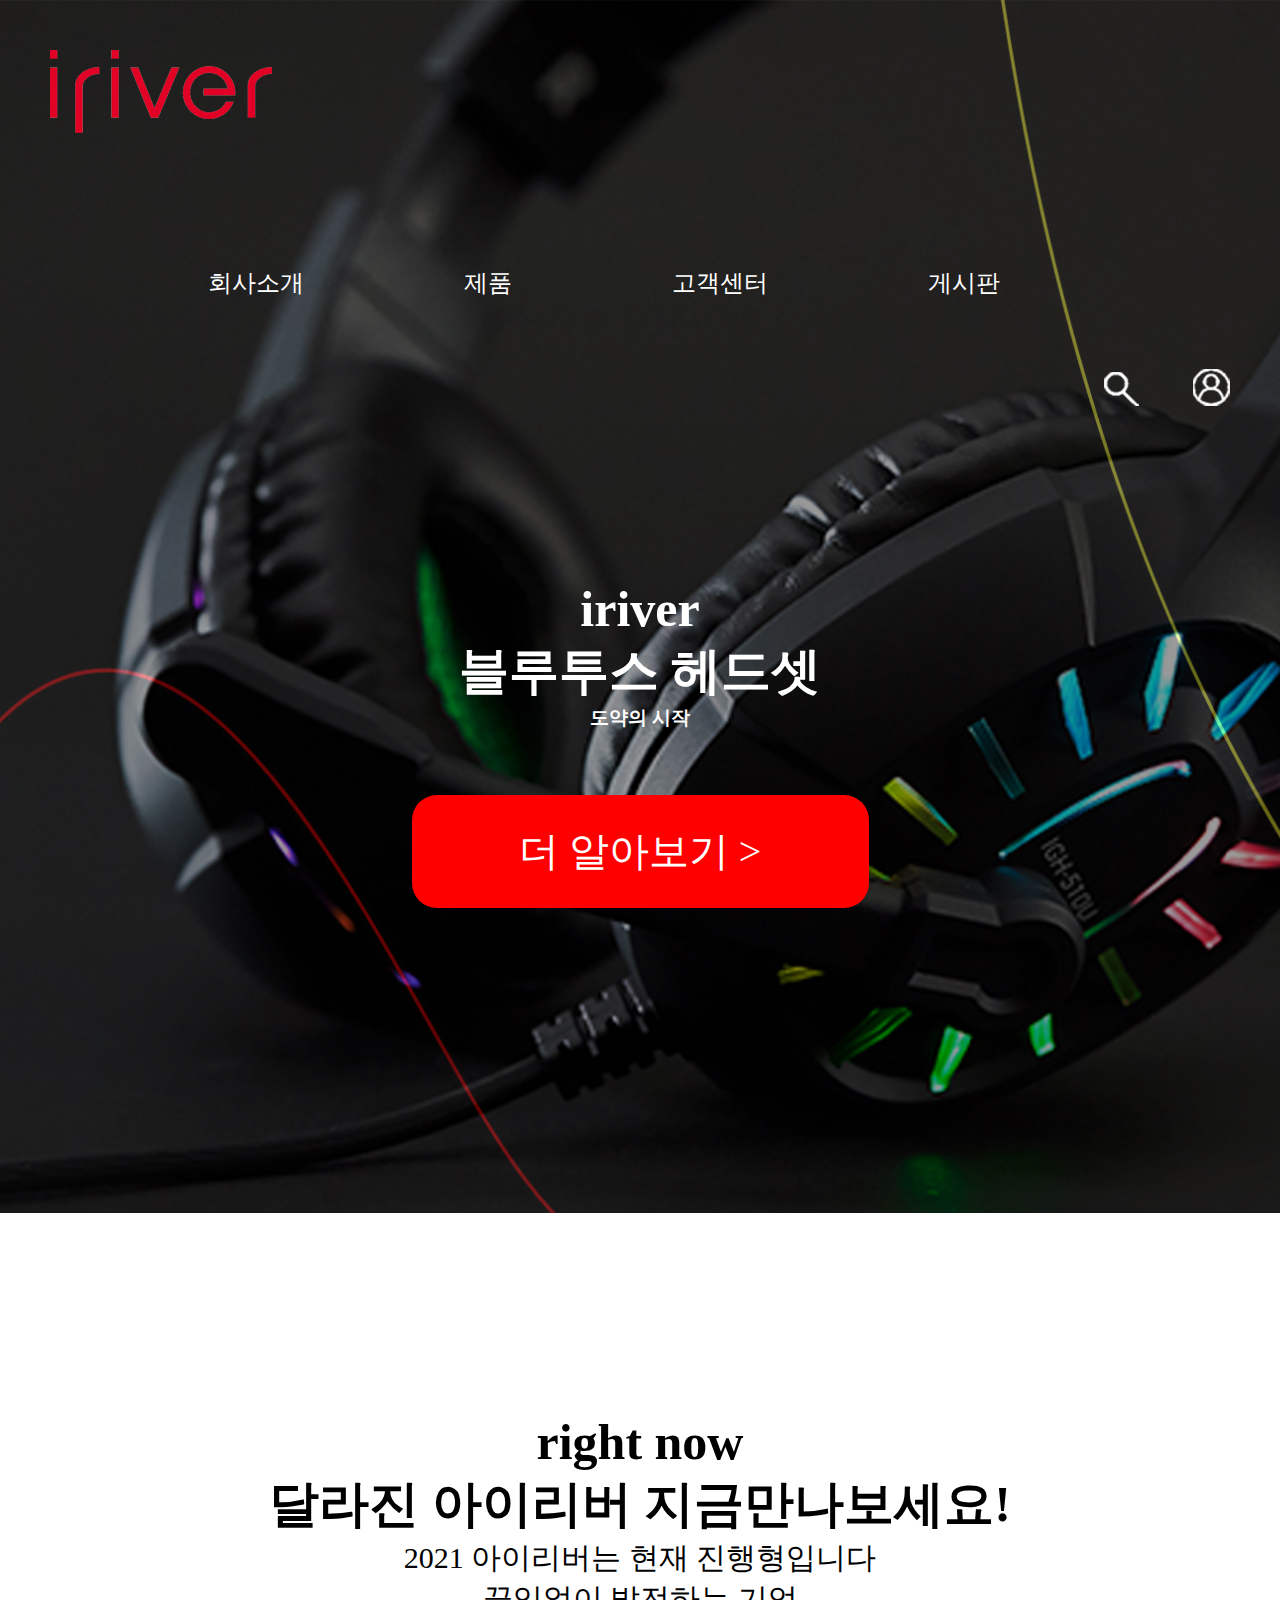
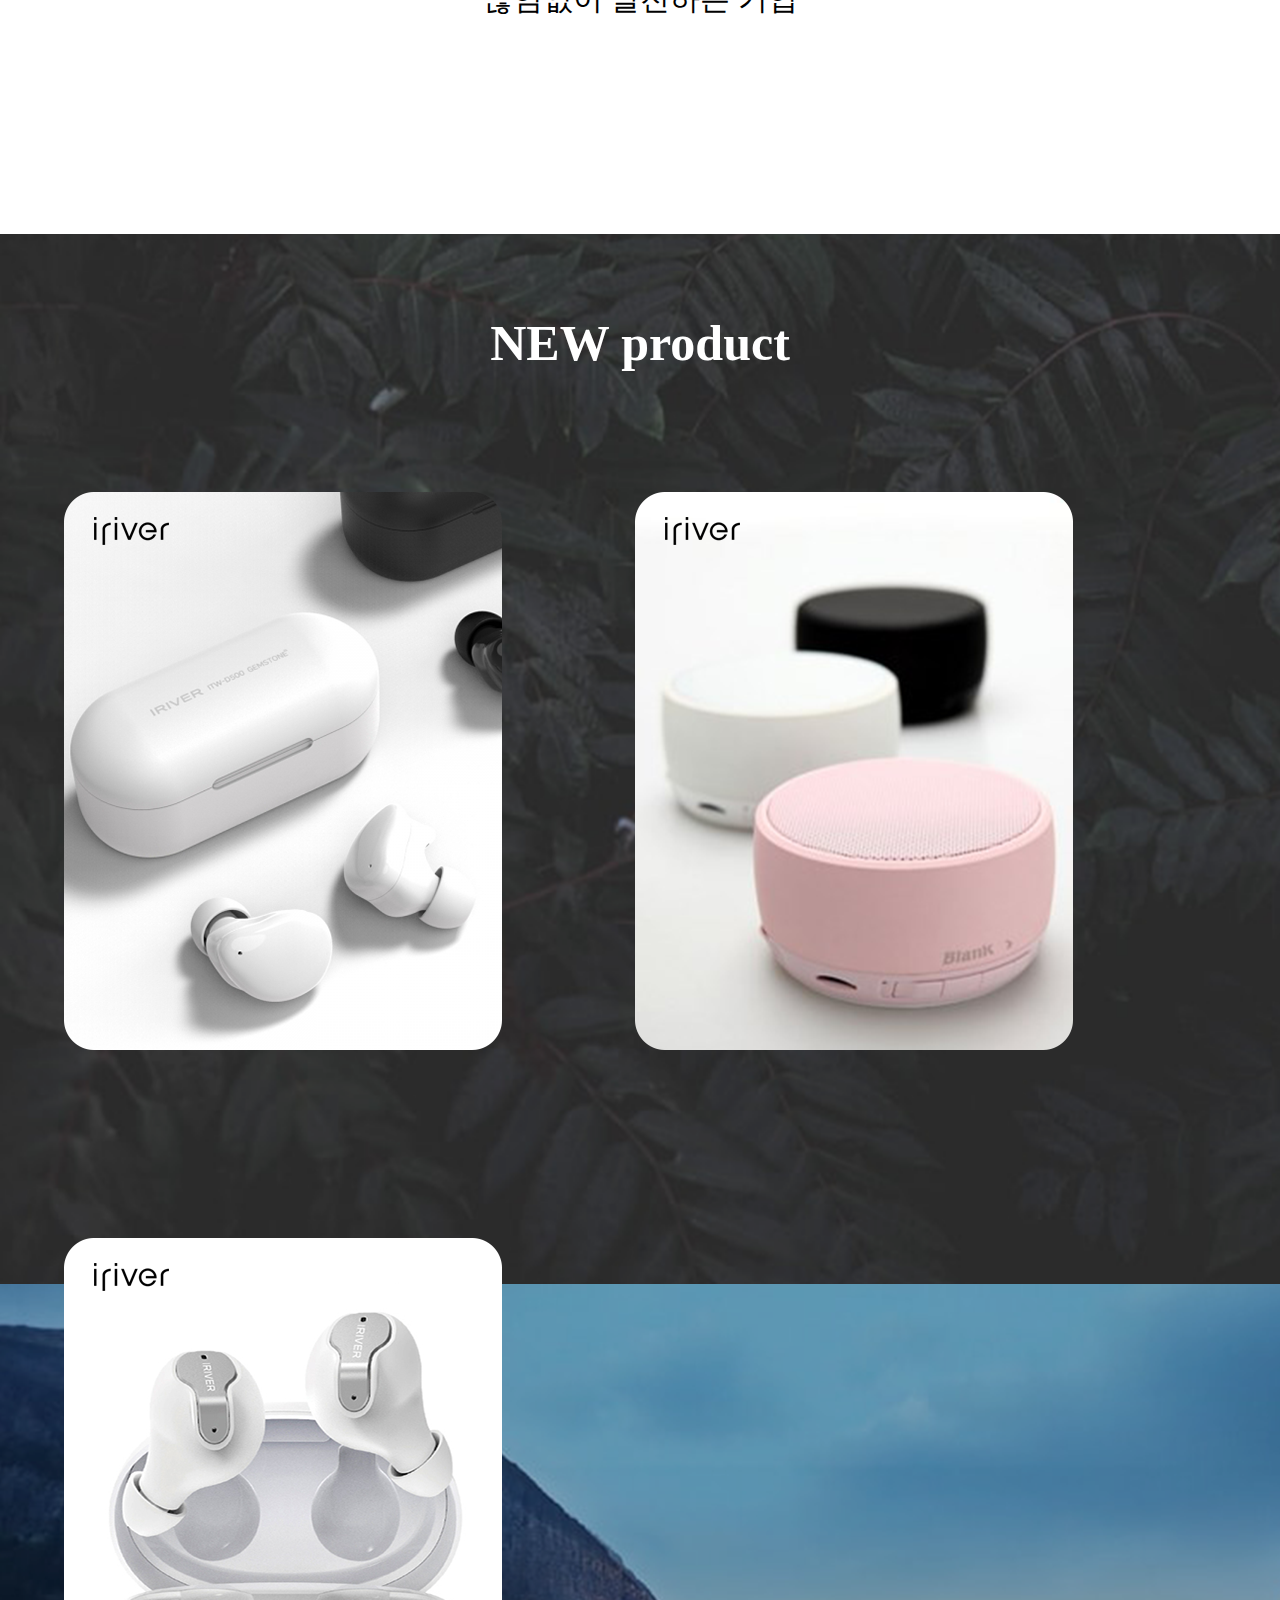
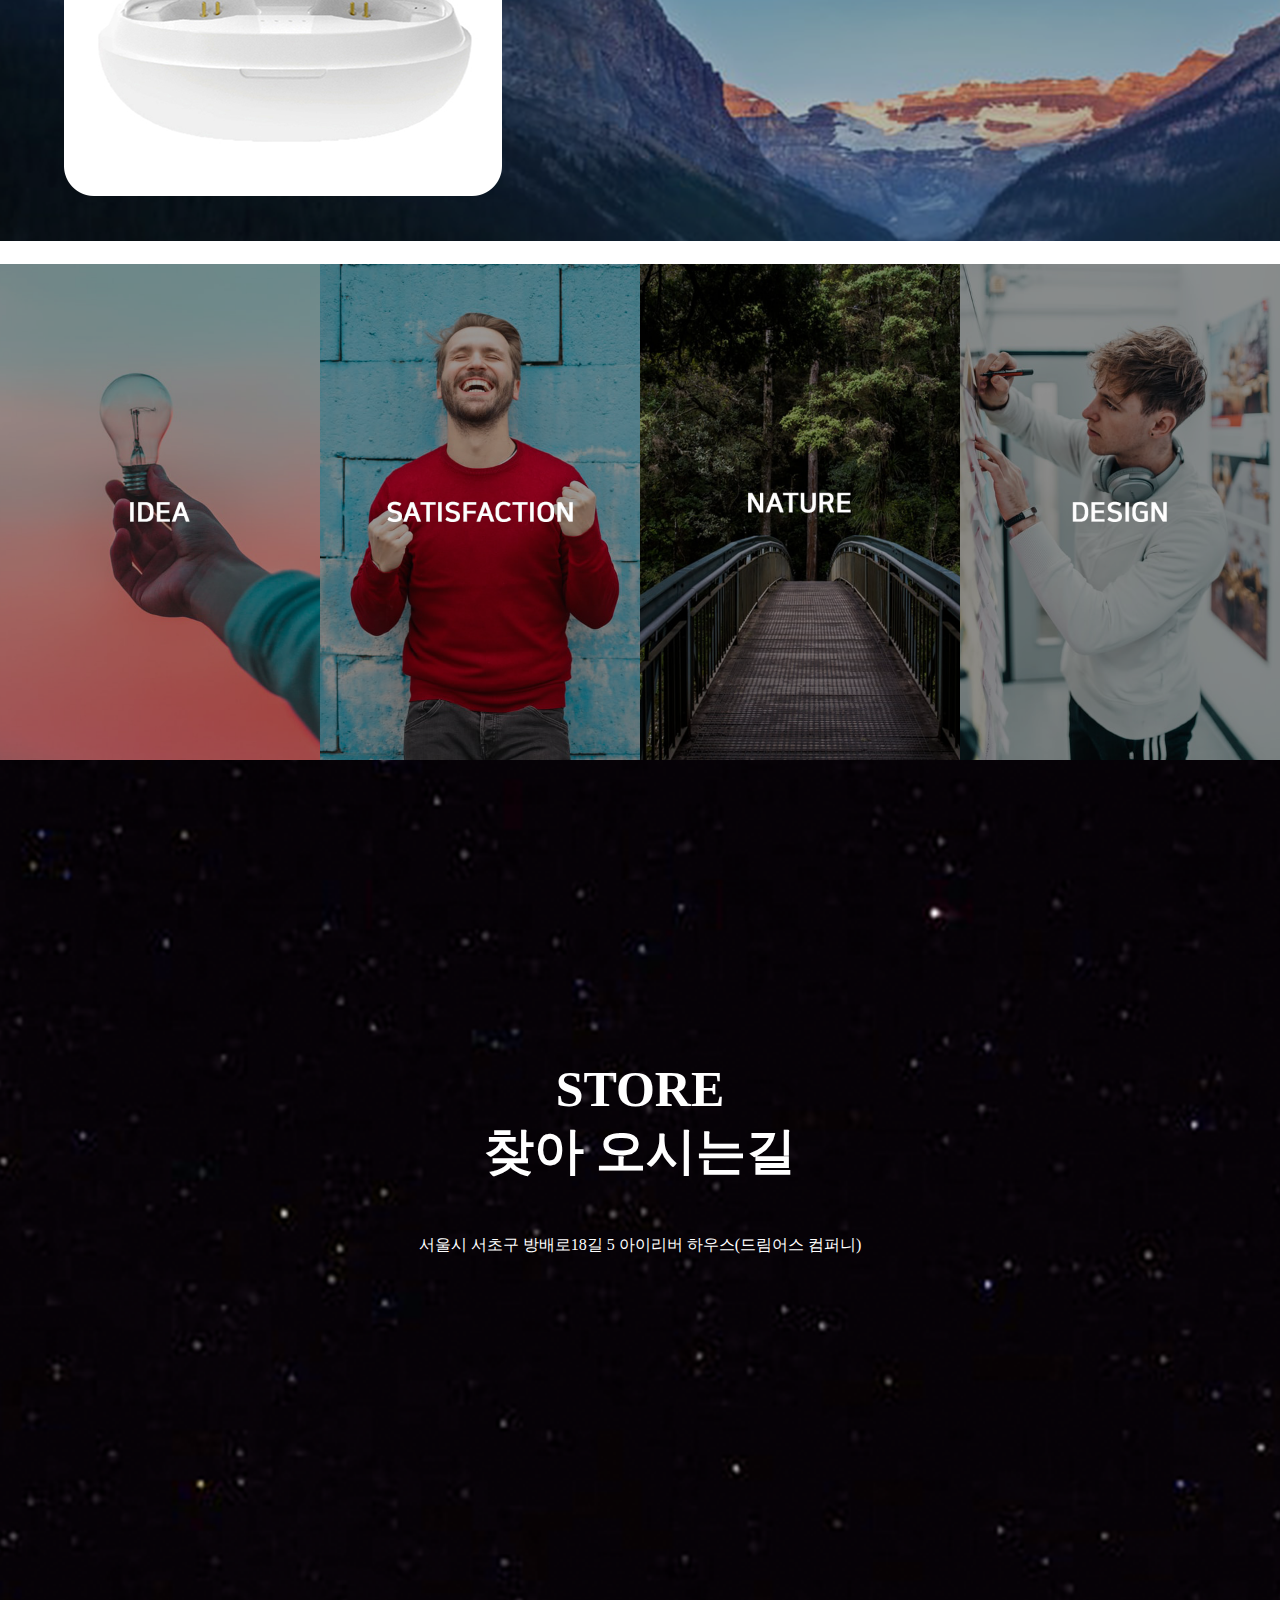
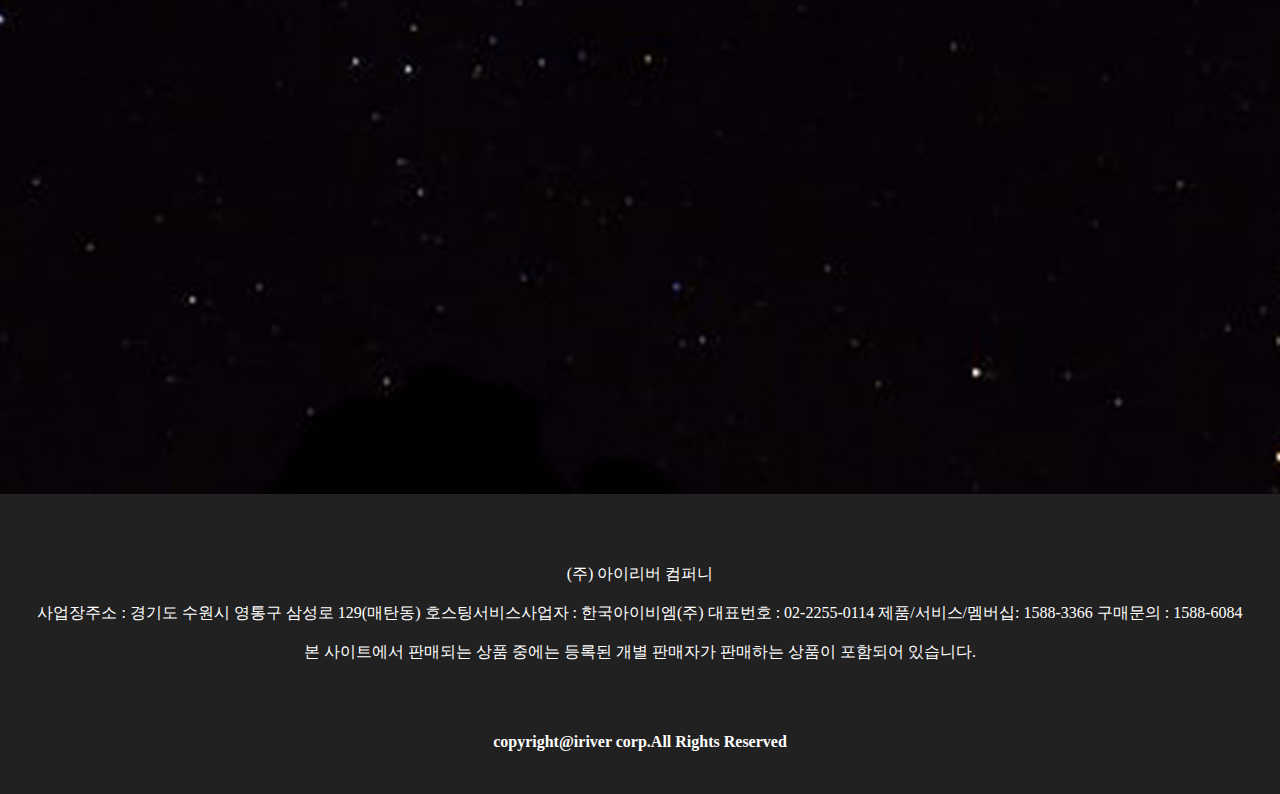
==== 프로젝트2/index.html @ d08442f3 "@" ====
<!DOCTYPE html>
<html lang="ko">
<head>
    <meta charset="UTF-8">
    <meta http-equiv="X-UA-Compatible" content="IE=edge">
    <meta name="viewport" content="width=device-width, initial-scale=1.0">
    <title>프로젝트 2 번 아이리버 메인 </title>
    <link href="style.css" rel="stylesheet" type="text/css">
    
</head>
<body>
<div class="wrap">
    <section class="main">
   
        <header>
            <div class="inner">
             <div class="logo">
                <a href="#"><img src="img/logo.png"></a>
            </div>
                     
            <ul class="cat">
                <li><a href="#">회사소개</a></li>
                <li><a href="#">제품</a></li>
                <li><a href="#">고객센터</a></li>
                <li><a href="#">게시판</a></li>
            </ul>
           
            <span class="login">
                
                    <a href="#"><img src="img/serch.png"></a>
                    <a href="#"><img src="img/login.png "></a>
                
            </span>
        </div>
        </header>

        <div class="inner">
           <div class="text">
                <h2><span>iriver</span><br>
                블루투스 헤드셋</h2>
                <h3>도약의 시작</h3>
            
            <div class="serch">
            <a href="#">더 알아보기 ></a>
             </div>
          </div>
        </div>
    </section>
    <section class="content1">
        <div class="inner">
            <div class="text2">
            <h2>right now<br>달라진 아이리버 지금만나보세요!</h2>
            <p>2021 아이리버는 현재 진행형입니다
                <br>끊임없이 발전하는 기업
            </p>
            </div>
        </div>
    </section>
    <section class="content2">
       <div class="waa">
        <h1>NEW product</h1>
        <div class="item">
            <div>
                <div clas="mu"><img src="img/f-1.png"></div>
                <div class="item_box_text">
                    <h2>아이 스키어</h2>
                    <p>블루투스 이어폰<br><br>차원이 다른 음질을 만나보세요!</p>
                    <a href=""><img src="img/b-t.png"></a>
                </div>
            </div>
            <div>
               <div><img src="img/f-2.png"></div>
                <div class="item_box_text">
                <h2>아이 피커</h2>
                <p>블루투스 스피커<br><br>작음속에 강함을 느껴보세요!</p>
                <a href=""><img src="img/b-t.png"></a>
                </div>
            </div>
            <div>
                <div><img src="img/f-3.png"></div>
                <div class="item_box_text">
                <h2>아이 이어</h2>
                <p>블루투스 이어폰<br><br>새롭게 태어난 아이리버의 걸작!</p>   
                <a href=""><img src="img/b-t.png"></a>
            </div>
        </div>

        </div>
       
    </section>
    <section class="content3">
        
        <div class="inner">
            <div class="tt">
             <h3>new iriver</h3>
             <h1>iriver is different</h1>
             <p>아이리버는 2021년에 들어와 새롭게 탄생하였습니다<br>달라진 아이리버를 경험해보세요!</p>
             </div>


        </div>
    </section>
    <section class="content4">

 
           <a class="con4-box" href="#">
            <img src="img/m-1.png">
            </a>
             
        
            <a class="con4-box" href="#">
            <img src="img/m-2.png">
             </a>
         
      
             <a class="con4-box" href="#">
            <img src="img/m-3.png">
              </a>
        
              <a class="con4-box" href="#">
            <img src="img/m-4.png">
            </a>
       
    </section>
    <section class="content5">
        <div class="inner">
          <div class="ttt">
              <h2>STORE<br>찾아 오시는길</h2>

               <p>서울시 서초구 방배로18길 5 아이리버 하우스(드림어스 컴퍼니)</p>
            
        </div>
    
        <div class="map">
            <iframe src="https://www.google.com/maps/embed?pb=!1m18!1m12!1m3!1d12663.370261011805!2d127.00427524018073!3d37.488041377001124!2m3!1f0!2f0!3f0!3m2!1i1024!2i768!4f13.1!3m3!1m2!1s0x357ca3fe60ce33f5%3A0xfb432799ff996d17!2z65Oc66a87Ja07Iqk7Lu07Y2864uI!5e0!3m2!1sko!2skr!4v1630891218479!5m2!1sko!2skr" width="600" height="450" style="border:0;" allowfullscreen="" loading="lazy"></iframe>
</div>
</div>
    </section>
    <footer>

        <p>   (주) 아이리버 컴퍼니<br><br>
             사업장주소 : 경기도 수원시 영통구 삼성로 129(매탄동) 호스팅서비스사업자 : 한국아이비엠(주) 대표번호 : 02-2255-0114 제품/서비스/멤버십: 1588-3366 구매문의 : 1588-6084<br><br>

            본 사이트에서 판매되는 상품 중에는 등록된 개별 판매자가 판매하는 상품이 포함되어 있습니다.</p>

            <h4>copyright@iriver corp.All Rights Reserved</h4>
    </footer>

   
</div>
</body>
</html>
---- 프로젝트2/style.css ----
*{      margin: 0 auto; padding: 0;}
.inner{width: 100%;
       margin: 0 auto;}
   
/******************메인**************************/



.main{background-image: url(./img/main_img.jpg);
     background-repeat: no-repeat;
     background-size: cover;
     width: 100%;
     height: 1213px;
    } 
.inner::after, .inner::before{content: "";display: block; clear: both;}   
.cat{ height: 100%; float: left; margin-top: 80px; margin-left: 10%;}   
.cat::after, .cat::before{content: "";display: block; clear: both;}
.cat li{float:left; list-style: none;}
.cat li a{text-decoration: none;
        color: white;
    font-size: 24px;
    margin: 0 80px;
     }
      
.logo {padding: 50px 50px;float: left;}
.login::after, .login::before{content: "";display: block; clear: both;}
.login{float: right;
           padding:70px 50px;}
.login img{padding-left: 50px;}           

.main h2{text-align: center;
          color: white;
        font-size: 50px;} 
.main h3{text-align: center;
        color: white;}    
.serch a{display: block; margin: 0 auto; width: 457px; height: 113px; 
       background-color: red; margin-top: 5%;
       border-radius: 25px;
       color: white;
       text-decoration: none;
       font-size: 40px;
       line-height: 113px;
       text-align: center;
} 

.text{position: relative;
      top: 100px;}       

/*************************컨텐츠1****************/

.content1{background-color: white;
         height: 621px;}
.text2{text-align: center;
       position: relative;
       top:200px}
.text2 h2{font-size:50px;}  
.text2 p{font-size: 30px;}       
/*************컨텐츠2****************/

.content2{background-image: url(./img/frist-back.png);
       margin: 0 auto;
         background-size: cover;
          width: 100%;
          height: 1050px;}
.content2 h1{color: white;
            text-align: center;
            padding-top: 80px;
       font-size: 50px;}
       .item::after, .item::before{content: "";display: block; clear: both;}          
.content2>.waa>.item>div{position: relative; 
       float:left;  width: 443px; margin: 5%; margin-top: 120px;
       }       
                     
.waa{width: 100%;}

.item_box_text{width: 440px; height: 560px; background: rgba(0,0,0,0.5); position: absolute;
              top:0; opacity: 0; transition: 1s;}        
 
.item_box_text:hover{opacity: 1;}


.item_box_text h2{margin-top: 200px;
                 margin-bottom: 50px;
                 margin-left: 30px;
                   color: white;
               font-size: 40px;}

.item_box_text p{color: white;
                 margin-bottom:50px ;
                  margin-left: 30px;}

.item_box_text a{margin-left:30px;}
/*********************컨텐츠3************************/
.content3{
          background-image: url(./img/middle-back.png);
          background-repeat: no-repeat;
          
          width: 100%;
          height: 557px;
        
        }
.tt{text-align: center;
   padding-top: 100px;
   color: white;}
.tt h3{font-size:60px ;}  
.tt h1{font-size:100px ;}
.tt p{padding-top: 50px;}

/*****************컨텐츠4**************************/

.content4::after, .content4::before{
       display: block; content: ""; clear: both;
}
.content4{width: 100%;}
.content4 .con4-box{
       float: left;
       width: 25%;}
.content4 img{
              width: 100%;
              display: block;}
              .content4::after, .content4::before{content: "";display: block; clear: both;}
.content4 h2{float:left;}


.content4 img{
       transform: scale(2);
       -webkit-transform: scale(1);
       -moz-transform: scale(1);
       -ms-transform: scale(1);
       -o-transform: scale(1);
       transition: all 0.3s ease-in-out;}



 .content4 img:hover {
               transform: scale(1.1);
               -webkit-transform: scale(1.1);
               -moz-transform: scale(1.1);
               -ms-transform: scale(1.1);
               -o-transform: scale(1.1);}

       
              
              
             
/*****************컨텐츠5***************************/
.content5{background-image:url(./img/last-back.png) ;
         width: 100%;  
         height: 1334px;
        background-size:cover ;}
.ttt{text-align: center;
     color: white;
     padding-top: 300px;}
 .ttt h2{font-size: 50px;}
 .ttt p{padding-top: 50px;}   
 .map{width: 100%;
     margin-left: 34%;
     margin-top: 30px;}





 /********************푸터***************************/      
 footer{height: 300px;
        background-color: #222121;}
 footer p{text-align: center;
          color:white;
          padding-top:70px;}       

          footer h4{text-align: center;
              color:white;
              padding-top:70px;}
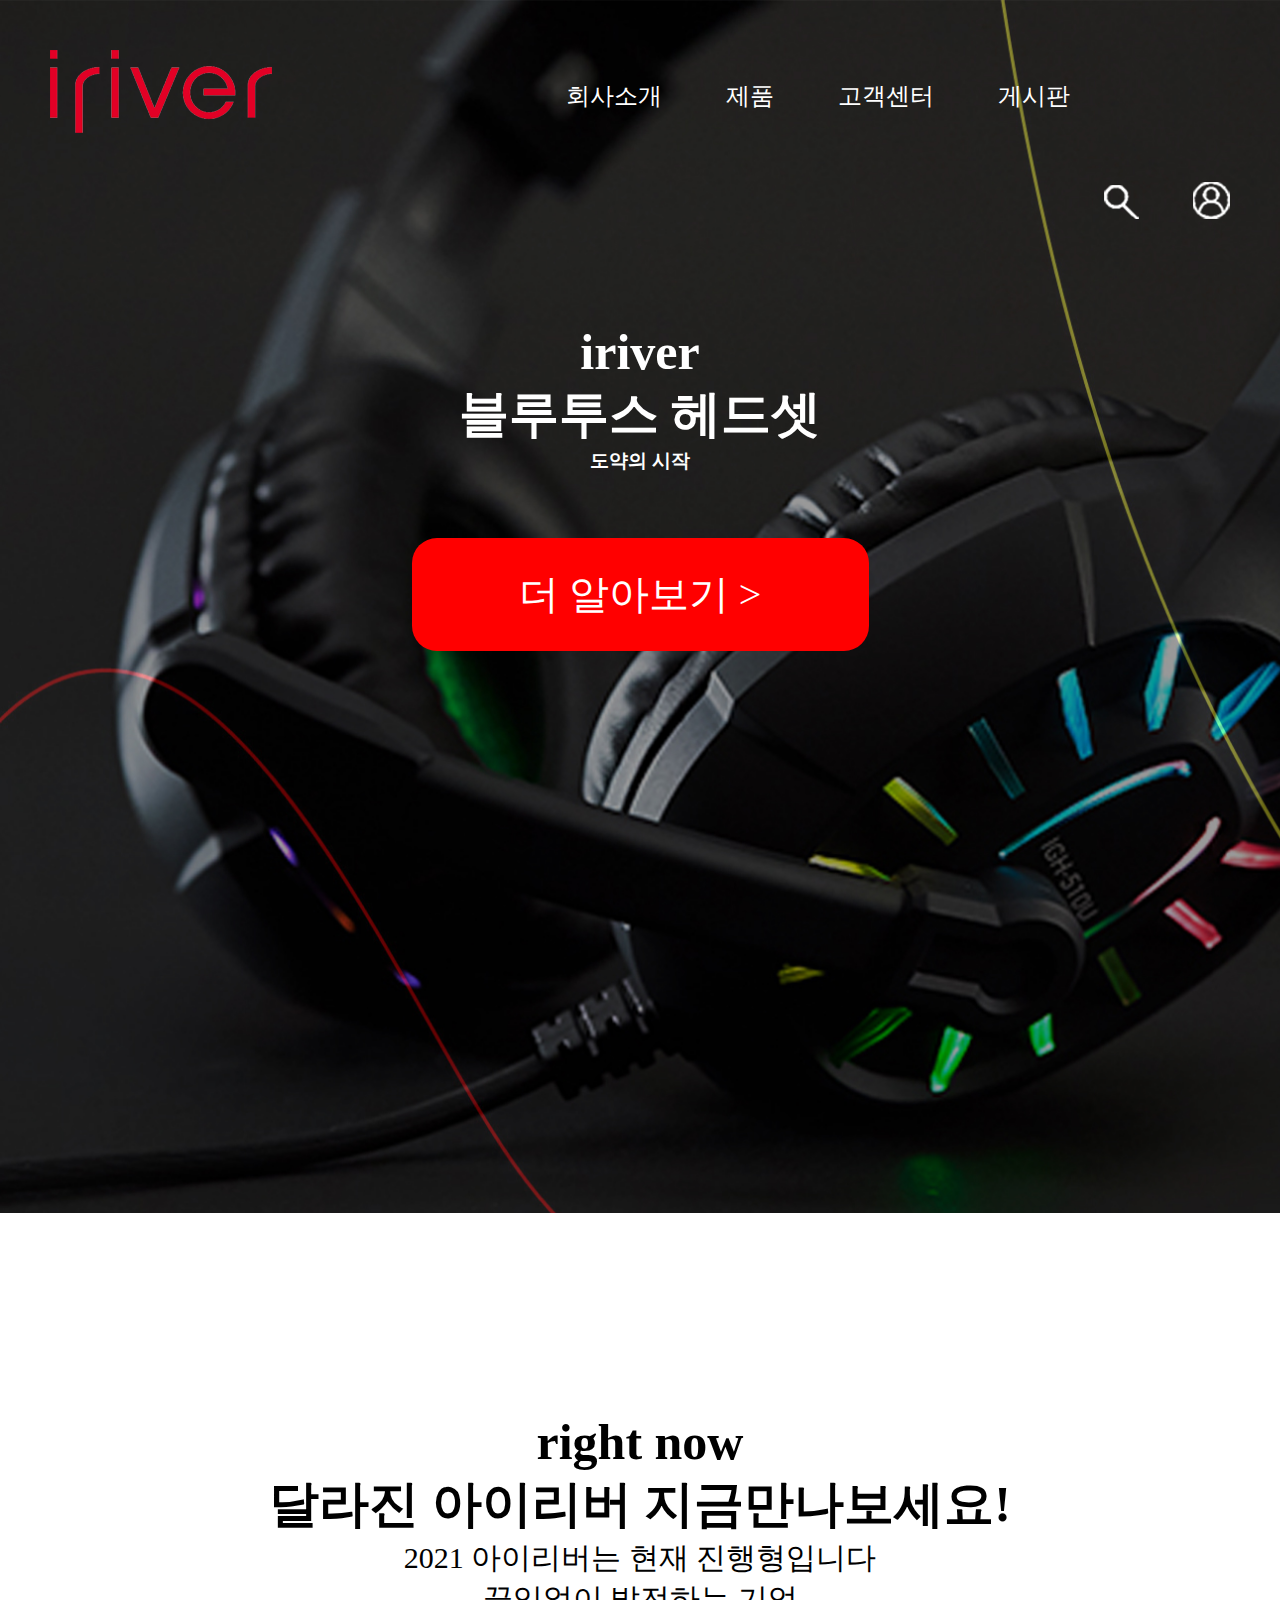
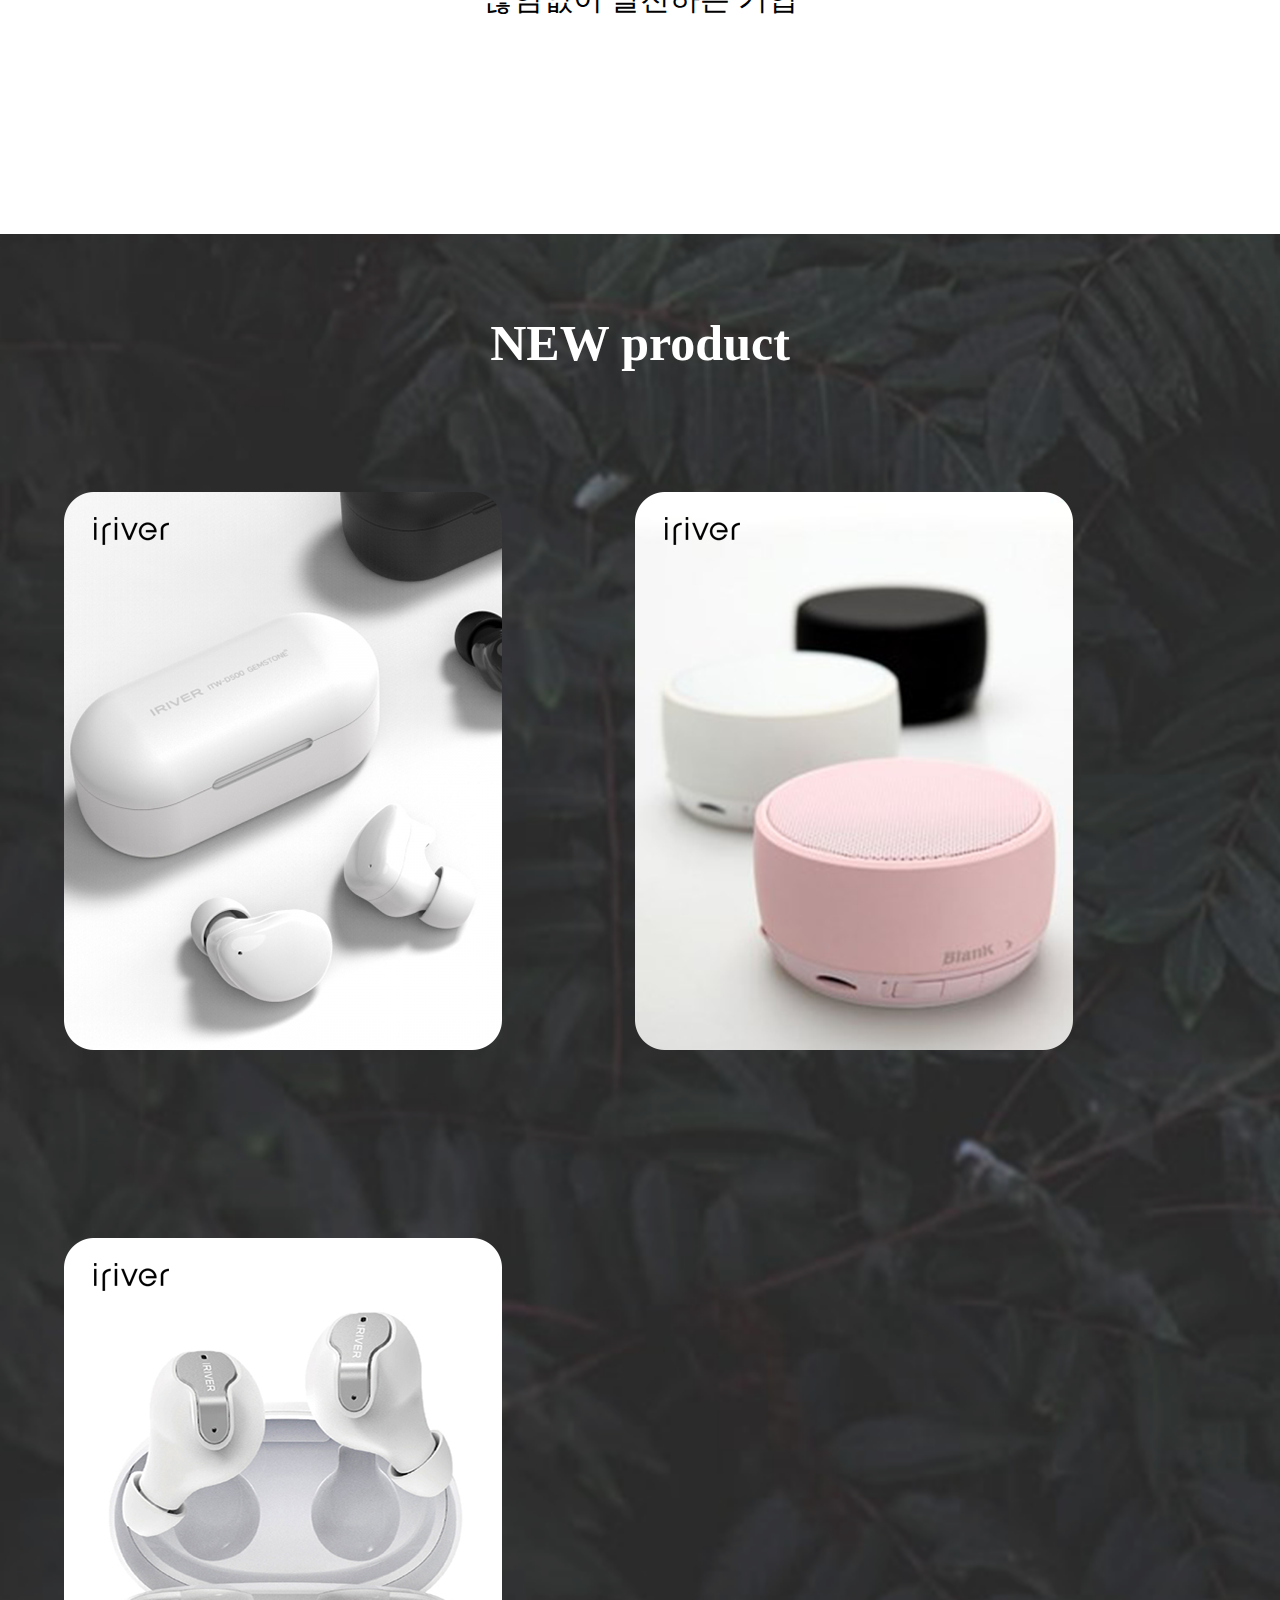
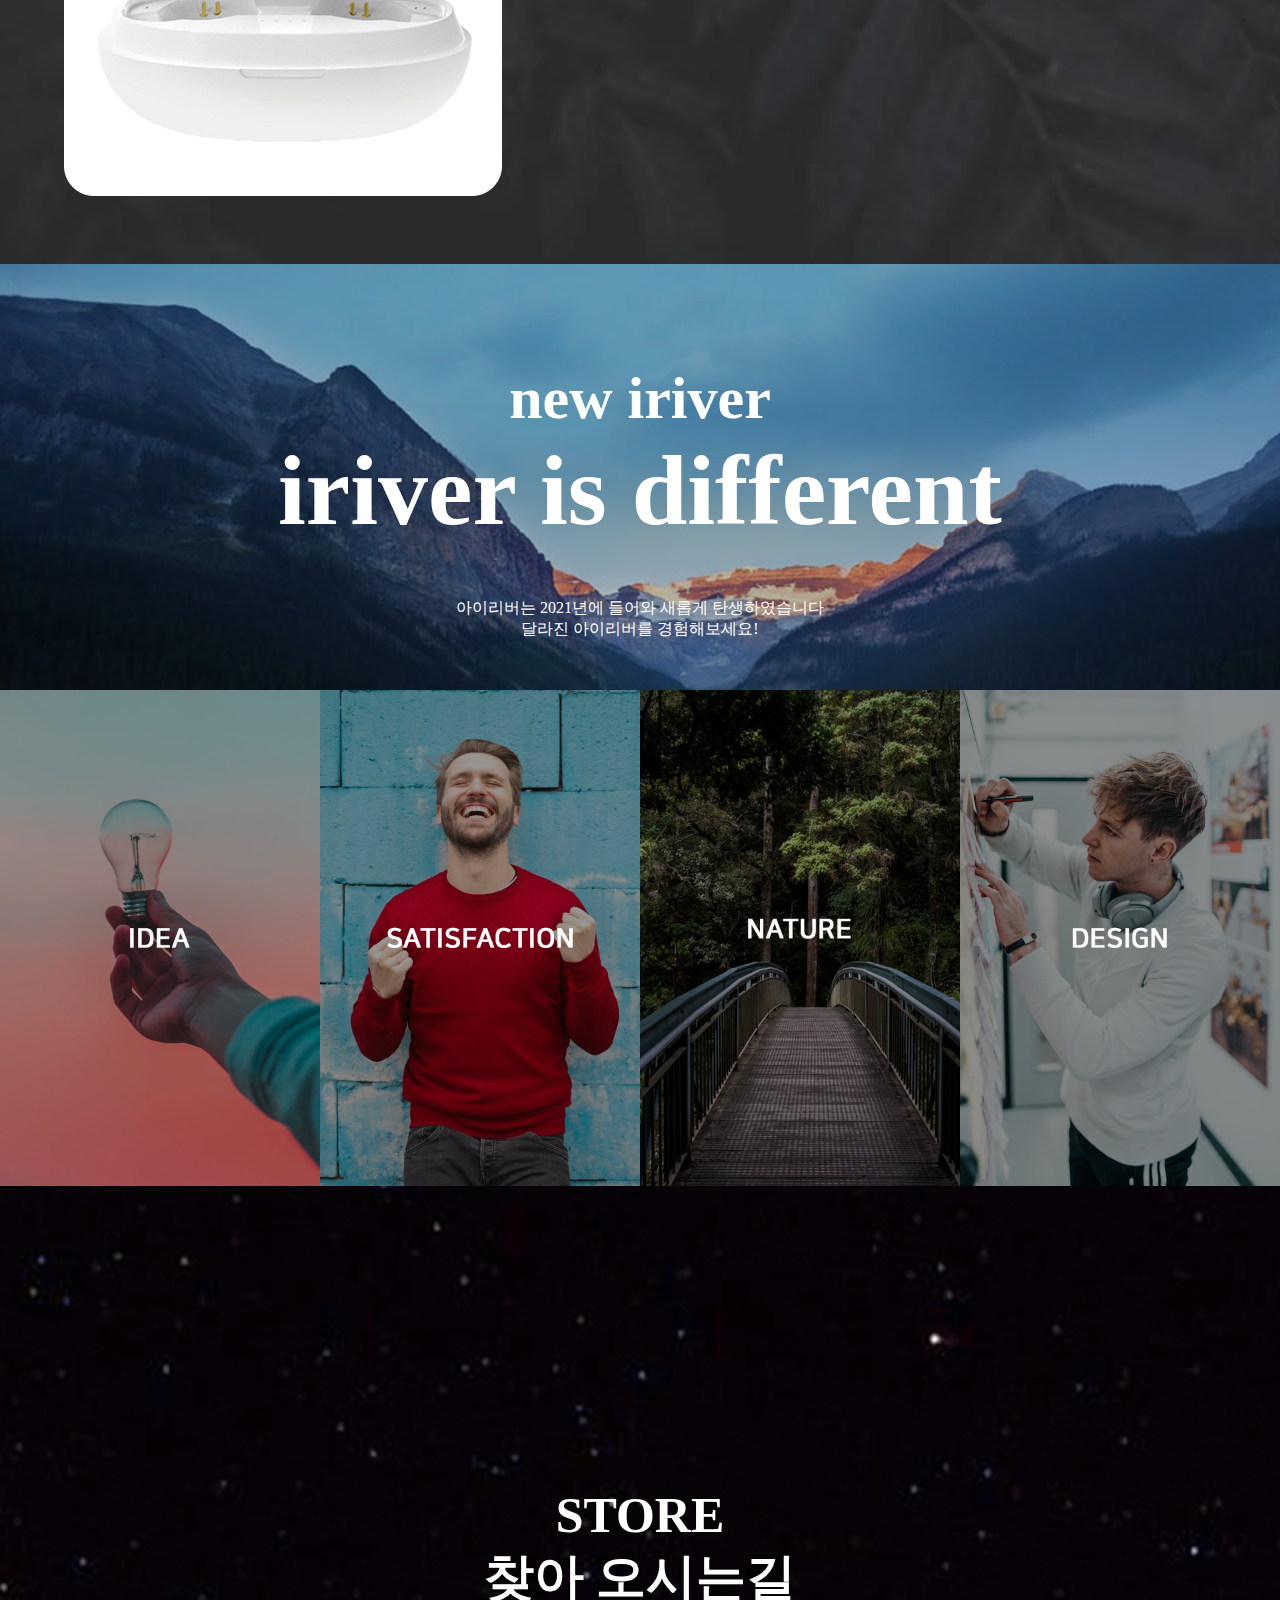
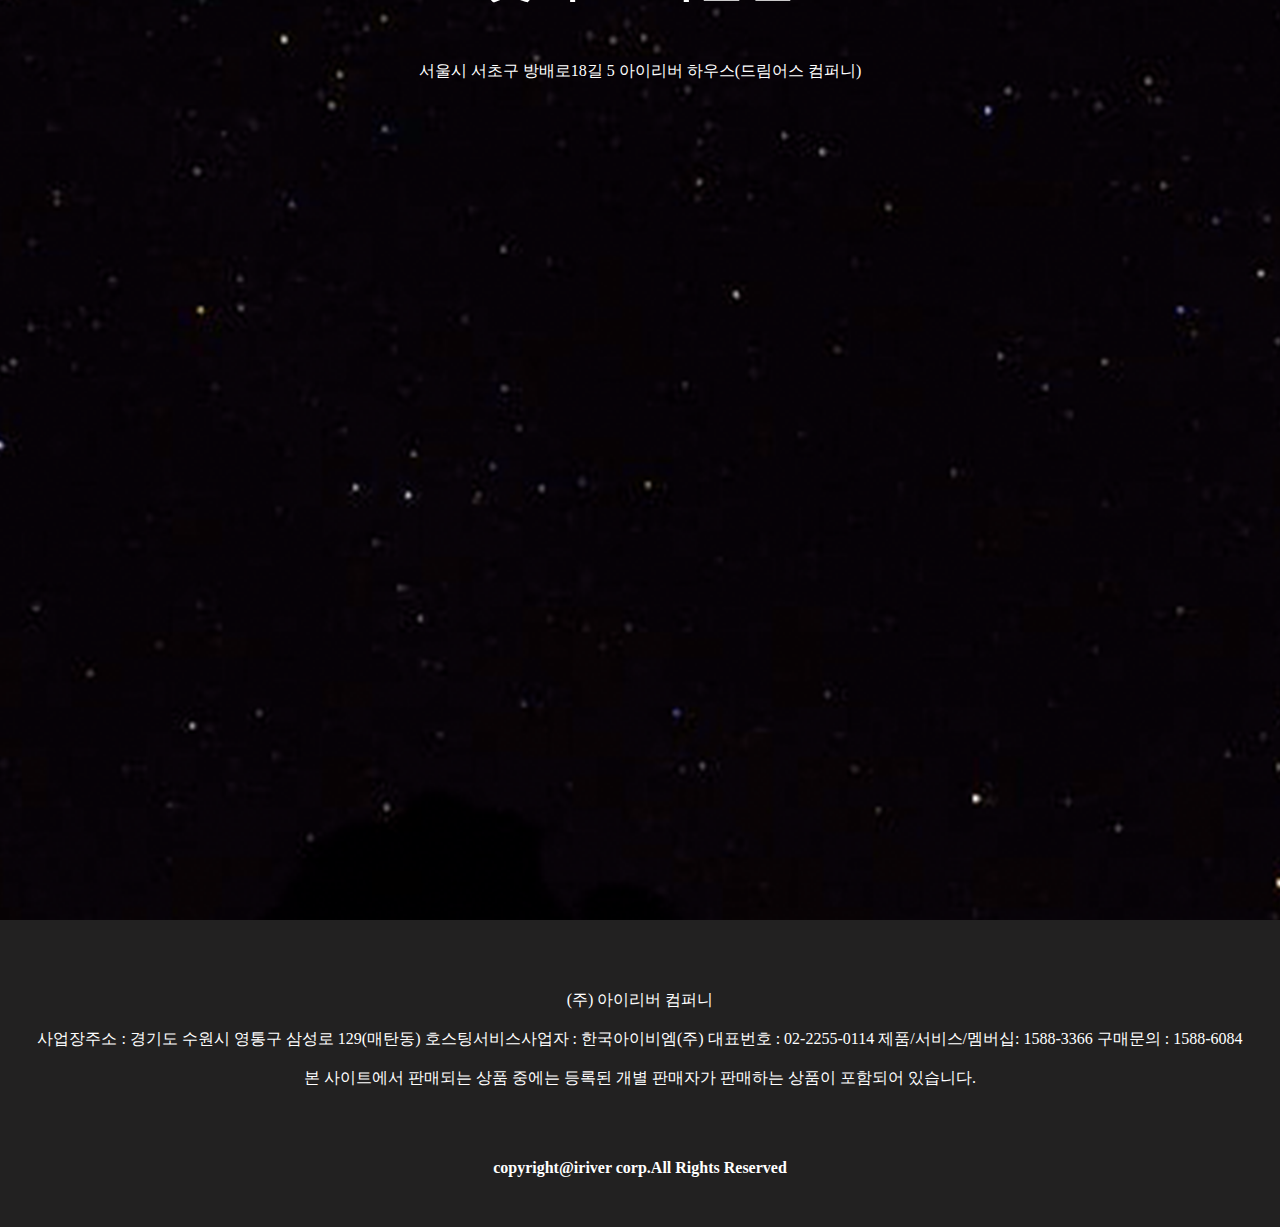
==== commit b5d9f229: "adf" ====
--- a/프로젝트2/index.html
+++ b/프로젝트2/index.html
@@ -3,7 +3,7 @@
 <head>
     <meta charset="UTF-8">
     <meta http-equiv="X-UA-Compatible" content="IE=edge">
-    <meta name="viewport" content="width=device-width, initial-scale=1.0">
+    <meta name="viewport" cosntent="width=device-width, initial-scale=1.0">
     <title>프로젝트 2 번 아이리버 메인 </title>
     <link href="style.css" rel="stylesheet" type="text/css">
     
@@ -61,7 +61,7 @@
         <h1>NEW product</h1>
         <div class="item">
             <div>
-                <div clas="mu"><img src="img/f-1.png"></div>
+                <div class="mu"><img src="img/f-1.png"></div>
                 <div class="item_box_text">
                     <h2>아이 스키어</h2>
                     <p>블루투스 이어폰<br><br>차원이 다른 음질을 만나보세요!</p>
--- a/프로젝트2/style.css
+++ b/프로젝트2/style.css
@@ -13,19 +13,20 @@
      height: 1213px;
     } 
 .inner::after, .inner::before{content: "";display: block; clear: both;}   
-.cat{ height: 100%; float: left; margin-top: 80px; margin-left: 10%;}   
+.cat{ height: 100%;float: left; margin-top: 80px; margin-left: 20.5%; }   
 .cat::after, .cat::before{content: "";display: block; clear: both;}
-.cat li{float:left; list-style: none;}
+.cat li{float:left; list-style: none;
+       margin: 0 2em;}
 .cat li a{text-decoration: none;
         color: white;
     font-size: 24px;
-    margin: 0 80px;
+    
      }
       
-.logo {padding: 50px 50px;float: left;}
+.logo {padding:50px 0 0 50px;float: left;}
 .login::after, .login::before{content: "";display: block; clear: both;}
 .login{float: right;
-           padding:70px 50px;}
+           padding:70px 50px 0 0;}
 .login img{padding-left: 50px;}           
 
 .main h2{text-align: center;
@@ -46,6 +47,14 @@
 .text{position: relative;
       top: 100px;}       
 
+
+          
+      @media(max-width:900px){
+       .logo {padding:50px;float: none; text-align: center;}
+       .cat{float: none; margin-top: 0px; margin-left: 0;margin: 0 auto; width: 75%;} 
+       .login{display: none;}
+      } 
+       
 /*************************컨텐츠1****************/
 
 .content1{background-color: white;
@@ -61,7 +70,7 @@
        margin: 0 auto;
          background-size: cover;
           width: 100%;
-          height: 1050px;}
+          }
 .content2 h1{color: white;
             text-align: center;
             padding-top: 80px;
@@ -94,9 +103,9 @@
 .content3{
           background-image: url(./img/middle-back.png);
           background-repeat: no-repeat;
-          
+          background-size: cover;
           width: 100%;
-          height: 557px;
+          padding-bottom: 50px;
         
         }
 .tt{text-align: center;
@@ -139,10 +148,14 @@
                -ms-transform: scale(1.1);
                -o-transform: scale(1.1);}
 
-       
+@media(max-width:900px){.content4 .con4-box{
+      
+       width: 50%;}}
               
-              
-             
+       @media(max-width:450px){.content4 .con4-box{
+      
+              width: 100%; float: none;}}
+                                  
 /*****************컨텐츠5***************************/
 .content5{background-image:url(./img/last-back.png) ;
          width: 100%;  
@@ -154,7 +167,7 @@
  .ttt h2{font-size: 50px;}
  .ttt p{padding-top: 50px;}   
  .map{width: 100%;
-     margin-left: 34%;
+    text-align: center;
      margin-top: 30px;}
 
 
@@ -162,7 +175,8 @@
 
 
  /********************푸터***************************/      
- footer{height: 300px;
+ footer{width: 100%;
+       padding-bottom: 50px;
         background-color: #222121;}
  footer p{text-align: center;
           color:white;
